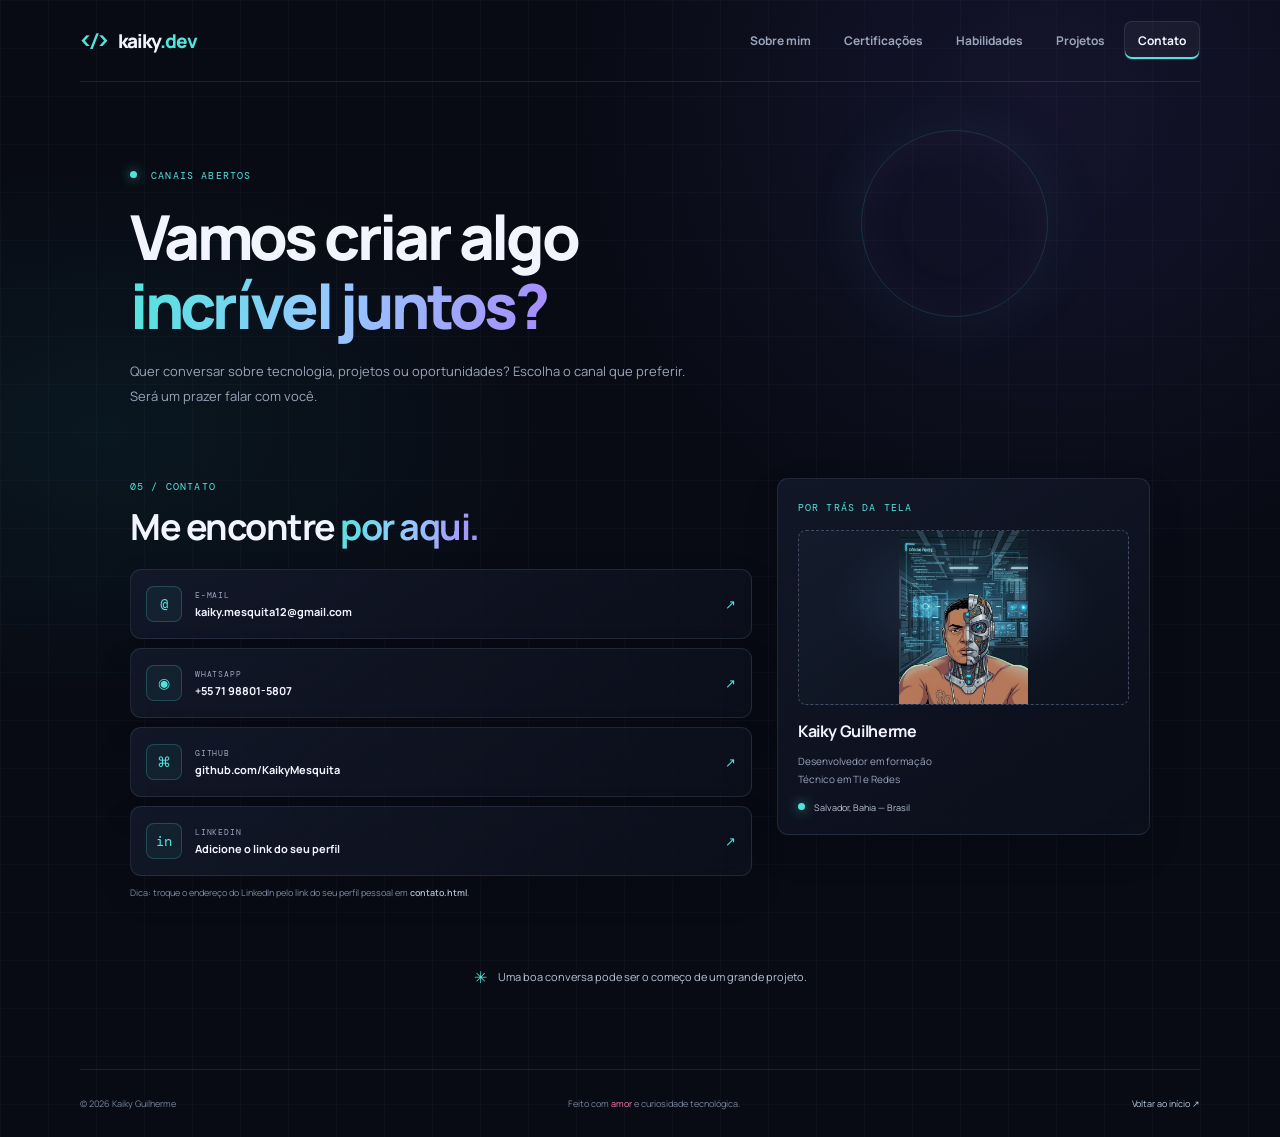
==== portifolio/contato.html @ 76292b0c "portifolio final" ====
<!DOCTYPE html>
<html lang="pt-BR">
<head>
    <meta charset="UTF-8">
    <meta name="viewport" content="width=device-width, initial-scale=1.0">
    <meta name="description" content="Entre em contato com Kaiky Guilherme por e-mail, WhatsApp, GitHub ou LinkedIn.">
    <meta name="theme-color" content="#080b14">
    <title>Contato | Kaiky Guilherme</title>
    <link rel="stylesheet" href="portifolio.css">
    <script src="portifolio.js" defer></script>
</head>
<body>
    <header class="site-header">
        <a class="brand" href="index.html" aria-label="Kaiky Guilherme, página inicial"><span class="brand-mark">&lt;/&gt;</span><span>kaiky<span class="brand-accent">.dev</span></span></a>
        <button class="menu-toggle" type="button" aria-expanded="false" aria-controls="primary-nav" aria-label="Abrir menu"><span></span><span></span><span></span></button>
        <nav class="site-nav" id="primary-nav" aria-label="Navegação principal">
            <a href="index.html">Sobre mim</a><a href="certificacoes.html">Certificações</a><a href="habilidades.html">Habilidades</a><a href="projetos.html">Projetos</a><a class="active" aria-current="page" href="contato.html">Contato</a>
        </nav>
    </header>
    <main class="page-main container">
        <section class="page-intro">
            <p class="eyebrow"><span class="status-dot"></span> CANAIS ABERTOS</p>
            <h1>Vamos criar algo<br><span class="gradient-text">incrível juntos?</span></h1>
            <p>Quer conversar sobre tecnologia, projetos ou oportunidades? Escolha o canal que preferir. Será um prazer falar com você.</p>
        </section>
        <section class="content-section contact-layout">
            <div class="contact-details">
                <div class="section-heading"><p class="eyebrow">05 / CONTATO</p><h2>Me encontre <span class="gradient-text">por aqui.</span></h2></div>
                <div class="contact-list">
                    <a class="panel contact-link" href="mailto:kaiky.mesquita12@gmail.com"><span class="contact-icon">@</span><span class="contact-text"><small>E-MAIL</small><strong>kaiky.mesquita12@gmail.com</strong></span><span class="contact-arrow" aria-hidden="true">↗</span></a>
                    <a class="panel contact-link" href="https://wa.me/5571988015807" target="_blank" rel="noopener noreferrer"><span class="contact-icon">◉</span><span class="contact-text"><small>WHATSAPP</small><strong>+55 71 98801-5807</strong></span><span class="contact-arrow" aria-hidden="true">↗</span></a>
                    <a class="panel contact-link" href="https://github.com/KaikyMesquita" target="_blank" rel="noopener noreferrer"><span class="contact-icon">⌘</span><span class="contact-text"><small>GITHUB</small><strong>github.com/KaikyMesquita</strong></span><span class="contact-arrow" aria-hidden="true">↗</span></a>
                    <a class="panel contact-link" href="https://www.linkedin.com/" target="_blank" rel="noopener noreferrer"><span class="contact-icon">in</span><span class="contact-text"><small>LINKEDIN</small><strong>Adicione o link do seu perfil</strong></span><span class="contact-arrow" aria-hidden="true">↗</span></a>
                </div>
                <p class="edit-hint">Dica: troque o endereço do LinkedIn pelo link do seu perfil pessoal em <strong>contato.html</strong>.</p>
            </div>
            <aside class="panel profile-card">
                <p class="eyebrow">POR TRÁS DA TELA</p>
                <img class="profile-photo-placeholder photo-image" src="assets/minhafoto.jpg" alt="Foto de Kaiky Guilherme">
                <h3>Kaiky Guilherme</h3><p>Desenvolvedor em formação<br>Técnico em TI e Redes</p>
                <span class="profile-location"><span class="status-dot"></span> Salvador, Bahia — Brasil</span>
            </aside>
        </section>
        <div class="contact-note"><span class="note-spark">✳</span><p>Uma boa conversa pode ser o começo de um grande projeto.</p></div>
    </main>
    <footer class="site-footer"><span>© 2026 Kaiky Guilherme</span><span>Feito com <span class="footer-heart">amor</span> e curiosidade tecnológica.</span><a href="index.html">Voltar ao início ↗</a></footer>
</body>
</html>
---- portifolio/portifolio.css ----
@import url('https://fonts.googleapis.com/css2?family=DM+Mono:wght@400;500&family=Manrope:wght@400;500;600;700;800&display=swap');

:root {
    color-scheme: dark;
    --bg: #080b14;
    --surface: rgba(17, 22, 38, .78);
    --surface-strong: #111626;
    --line: rgba(153, 170, 207, .14);
    --text: #f2f5ff;
    --muted: #9aa5bb;
    --cyan: #51e4dc;
    --purple: #a78bfa;
    --mono: 'DM Mono', 'Courier New', monospace;
    --sans: 'Manrope', 'Segoe UI', sans-serif;
}

* { box-sizing: border-box; }

html { min-width: 320px; scroll-behavior: smooth; }

body {
    margin: 0;
    min-height: 100vh;
    color: var(--text);
    font-family: var(--sans);
    background:
        radial-gradient(ellipse at 82% 9%, rgba(87, 67, 174, .16), transparent 30rem),
        radial-gradient(ellipse at 8% 38%, rgba(28, 149, 158, .09), transparent 28rem),
        linear-gradient(rgba(141, 160, 207, .035) 1px, transparent 1px),
        linear-gradient(90deg, rgba(141, 160, 207, .035) 1px, transparent 1px),
        var(--bg);
    background-size: auto, auto, 48px 48px, 48px 48px, auto;
}

a { color: inherit; }

.site-header {
    position: relative;
    z-index: 5;
    display: flex;
    align-items: center;
    justify-content: space-between;
    width: min(1120px, calc(100% - 48px));
    min-height: 82px;
    margin: 0 auto;
    border-bottom: 1px solid var(--line);
}

.brand {
    display: inline-flex;
    align-items: center;
    gap: 10px;
    color: var(--text);
    font-size: 19px;
    font-weight: 800;
    letter-spacing: -.8px;
    text-decoration: none;
}

.brand-mark { color: var(--cyan); font-family: var(--mono); font-size: 17px; }
.brand-accent { color: var(--cyan); }
.site-nav { display: flex; align-items: center; gap: 5px; }
.site-nav a { padding: 10px 13px; border: 1px solid transparent; border-radius: 8px; color: var(--muted); font-size: 12px; font-weight: 700; text-decoration: none; transition: color .2s, background .2s, border-color .2s; }
.site-nav a:hover, .site-nav a.active { border-color: var(--line); background: rgba(255,255,255,.045); color: var(--text); }
.site-nav a.active { box-shadow: inset 0 -2px 0 var(--cyan); }
.menu-toggle { display: none; }
.container { width: min(1020px, calc(100% - 48px)); margin-right: auto; margin-left: auto; }

.hero { position: relative; display: grid; grid-template-columns: 1.15fr .85fr; align-items: center; gap: 55px; min-height: 585px; padding-top: 40px; padding-bottom: 60px; }
.hero-copy { position: relative; z-index: 1; }
.eyebrow { margin: 0 0 18px; color: var(--cyan); font-family: var(--mono); font-size: 10px; letter-spacing: 1.15px; line-height: 1.7; }
.status-dot { display: inline-block; width: 7px; height: 7px; margin-right: 7px; border-radius: 50%; background: var(--cyan); box-shadow: 0 0 12px rgba(81, 228, 220, .75); vertical-align: 1px; }
.hero-kicker { margin: 0 0 7px; color: #b6bfd1; font-size: 17px; }
h1, h2, h3, p { overflow-wrap: anywhere; }
.hero h1, .page-intro h1 { margin: 0; font-size: clamp(38px, 5.3vw, 63px); font-weight: 800; letter-spacing: -3.2px; line-height: 1.12; }
.gradient-text { color: transparent; background: linear-gradient(105deg, var(--cyan), #96c9ff 48%, var(--purple)); background-clip: text; -webkit-background-clip: text; }
.hero-role { margin: 20px 0 0; color: #d7dced; font-size: 14px; font-weight: 700; }
.role-divider { padding: 0 7px; color: var(--cyan); }
.hero-description { max-width: 495px; margin: 14px 0 0; color: var(--muted); font-size: 13px; line-height: 1.9; }
.hero-actions { display: flex; flex-wrap: wrap; gap: 11px; margin-top: 25px; }
.button { display: inline-flex; align-items: center; gap: 12px; min-height: 43px; padding: 0 16px; border: 1px solid var(--line); border-radius: 7px; font-size: 11px; font-weight: 800; text-decoration: none; transition: transform .2s, border-color .2s, background .2s; }
.button:hover { transform: translateY(-2px); border-color: rgba(81, 228, 220, .55); }
.button-primary { border-color: transparent; background: linear-gradient(110deg, #24bdb9, #607be8); color: #071014; }
.button-primary:hover { background: linear-gradient(110deg, #55eee1, #8b9cff); }
.button-secondary { background: rgba(255,255,255,.035); color: var(--text); }
.hero-stack { display: flex; flex-wrap: wrap; gap: 8px; margin-top: 29px; }
.hero-stack span, .skill-tags span { padding: 6px 9px; border: 1px solid var(--line); border-radius: 5px; background: rgba(255,255,255,.025); color: #b9c3d8; font-family: var(--mono); font-size: 9px; }

.hero-visual { position: relative; display: grid; min-height: 390px; place-items: center; }
.photo-frame { position: relative; z-index: 1; width: min(270px, 75%); height: 310px; padding: 9px; border: 1px solid rgba(81,228,220,.45); border-radius: 135px 135px 18px 18px; background: linear-gradient(150deg, rgba(81,228,220,.13), rgba(167,139,250,.1)); box-shadow: 0 0 60px rgba(81,228,220,.1), inset 0 0 35px rgba(167,139,250,.08); transform: rotate(3deg); }
.photo-placeholder, .profile-photo-placeholder { display: flex; flex-direction: column; align-items: center; justify-content: center; width: 100%; height: 100%; overflow: hidden; border: 1px dashed rgba(160,177,214,.34); border-radius: inherit; background: radial-gradient(ellipse at 50% 40%, rgba(72,113,154,.25), transparent 56%), linear-gradient(145deg, #141c2c, #0b101c); }
.photo-image { display: block; object-fit: cover; }
.profile-photo-placeholder.photo-image { object-fit: contain; }
.photo-initials { color: rgba(176,218,237,.82); font-size: 77px; font-weight: 800; letter-spacing: -8px; text-shadow: 0 0 36px rgba(81,228,220,.36); }
.photo-caption { margin-top: 8px; color: #aeb9cc; font-family: var(--mono); font-size: 8px; letter-spacing: 1px; }
.orbit { position: absolute; width: 345px; height: 345px; border: 1px solid rgba(167,139,250,.22); border-radius: 50%; transform: rotate(-25deg) scaleY(.55); }
.orbit-two { width: 365px; height: 365px; border-color: rgba(81,228,220,.15); transform: rotate(57deg) scaleY(.48); }
.frame-corner { position: absolute; width: 18px; height: 18px; border-color: var(--cyan); border-style: solid; }
.corner-top { top: -4px; left: 21px; border-width: 1px 0 0 1px; }
.corner-bottom { right: 21px; bottom: -4px; border-width: 0 1px 1px 0; }
.floating-card { position: absolute; z-index: 2; display: flex; align-items: center; gap: 10px; padding: 10px 13px; border: 1px solid var(--line); border-radius: 8px; background: rgba(12,17,29,.92); box-shadow: 0 12px 30px rgba(0,0,0,.24); }
.floating-card strong, .floating-card small { display: block; }
.floating-card strong { font-size: 10px; }
.floating-card small { margin-top: 3px; color: var(--muted); font-size: 9px; }
.code-card { top: 53px; left: -1px; }
.code-symbol { color: var(--cyan); font-family: var(--mono); font-size: 22px; }
.location-card { right: -2px; bottom: 52px; }
.location-ping { width: 8px; height: 8px; border-radius: 50%; background: var(--cyan); box-shadow: 0 0 13px var(--cyan); }
.visual-cross { position: absolute; color: var(--purple); font-family: var(--mono); }
.cross-one { top: 25px; right: 31px; font-size: 24px; }
.cross-two { bottom: 29px; left: 23px; color: var(--cyan); font-size: 17px; }

.about-section, .content-section { padding-top: 32px; padding-bottom: 75px; }
.section-heading { margin-bottom: 23px; }
.section-heading .eyebrow { margin-bottom: 7px; }
.section-heading h2 { margin: 0; font-size: clamp(25px, 3.2vw, 36px); letter-spacing: -1.5px; }
.about-grid { display: grid; grid-template-columns: 1.3fr .7fr; gap: 16px; }
.panel { border: 1px solid var(--line); border-radius: 11px; background: linear-gradient(145deg, rgba(19,25,42,.88), rgba(12,16,28,.82)); box-shadow: 0 16px 38px rgba(0,0,0,.11); }
.about-copy { padding: 24px; }
.about-copy p, .timeline-item > p:not(.timeline-label), .skill-card > p:not(.skill-index), .project-content > p, .upcoming-card > p:not(.eyebrow), .callout p { color: var(--muted); font-size: 12px; line-height: 1.9; }
.about-copy p { margin: 0 0 14px; }
.text-link { display: inline-flex; align-items: center; gap: 9px; margin-top: 9px; color: var(--cyan); font-size: 11px; font-weight: 800; text-decoration: none; }
.text-link:hover { color: #a8fff6; }
.stats-grid { display: grid; grid-template-columns: 1fr 1fr; gap: 12px; }
.stat-card { display: flex; flex-direction: column; justify-content: center; min-height: 120px; padding: 15px; }
.stat-card-wide { grid-column: 1 / -1; min-height: 95px; }
.stat-icon { color: var(--cyan); font-family: var(--mono); font-size: 15px; }
.stat-card strong { margin-top: 5px; font-size: 21px; letter-spacing: -.6px; }
.stat-plus { color: var(--cyan); }
.stat-card > span:last-child { margin-top: 4px; color: var(--muted); font-size: 9px; line-height: 1.6; }

.page-main { min-height: calc(100vh - 150px); }
.page-intro { position: relative; padding: 85px 0 56px; }
.page-intro::after { position: absolute; top: 48px; right: 10%; width: 185px; height: 185px; border: 1px solid rgba(81,228,220,.16); border-radius: 50%; box-shadow: 0 0 70px rgba(81,228,220,.07), inset 0 0 50px rgba(167,139,250,.06); content: ""; pointer-events: none; }
.page-intro h1 { position: relative; z-index: 1; font-size: clamp(39px, 5.5vw, 62px); }
.page-intro > p:last-child { max-width: 575px; margin: 18px 0 0; color: var(--muted); font-size: 13px; line-height: 1.9; }
.page-intro > .eyebrow { position: relative; z-index: 1; }
.content-section { padding-top: 14px; }

.timeline { position: relative; display: grid; gap: 12px; padding-left: 26px; }
.timeline::before { position: absolute; top: 12px; bottom: 12px; left: 7px; width: 1px; background: linear-gradient(var(--cyan), rgba(167,139,250,.15)); content: ""; }
.timeline-item { position: relative; padding: 19px 22px; }
.timeline-marker { position: absolute; top: 24px; left: -24px; width: 11px; height: 11px; border: 2px solid var(--cyan); border-radius: 50%; background: var(--bg); box-shadow: 0 0 12px rgba(81,228,220,.45); }
.timeline-label, .skill-index { margin: 0 0 7px; color: var(--cyan); font-family: var(--mono); font-size: 9px; letter-spacing: .75px; }
.timeline-item h3, .skill-card h3, .project-content h3, .upcoming-card h3, .callout h3, .profile-card h3 { margin: 0; font-size: 16px; letter-spacing: -.35px; }
.timeline-item > p:not(.timeline-label) { margin: 8px 0 11px; }
.tag { display: inline-block; padding: 5px 8px; border: 1px solid rgba(81,228,220,.22); border-radius: 4px; background: rgba(81,228,220,.06); color: #8fece3; font-family: var(--mono); font-size: 8px; }
.callout { display: flex; align-items: center; gap: 15px; margin: 0 0 70px; padding: 20px 22px; }
.callout-icon { display: grid; flex: 0 0 38px; width: 38px; height: 38px; place-items: center; border: 1px solid rgba(81,228,220,.25); border-radius: 9px; color: var(--cyan); font-family: var(--mono); }
.callout > div { flex: 1; }
.callout h3 { font-size: 13px; }
.callout p { margin: 5px 0 0; font-size: 10px; }
.callout .text-link { flex: 0 0 auto; margin-left: auto; }

.skills-grid { display: grid; grid-template-columns: repeat(3, 1fr); gap: 13px; }
.skill-card { min-height: 230px; padding: 20px; transition: transform .2s, border-color .2s; }
.skill-card:hover, .project-card:hover { transform: translateY(-3px); border-color: rgba(81,228,220,.28); }
.skill-icon { display: grid; width: 37px; height: 37px; margin-bottom: 18px; place-items: center; border: 1px solid rgba(81,228,220,.22); border-radius: 9px; background: rgba(81,228,220,.055); color: var(--cyan); font-family: var(--mono); font-size: 17px; }
.skill-index { margin-bottom: 7px; font-size: 8px; }
.skill-card h3 { font-size: 14px; }
.skill-card > p:not(.skill-index) { min-height: 59px; margin: 8px 0 12px; font-size: 10px; }
.skill-tags { display: flex; flex-wrap: wrap; gap: 6px; }
.skill-tags span { padding: 5px 7px; font-size: 8px; }

.projects-grid { display: grid; grid-template-columns: 1.3fr .85fr; gap: 14px; }
.project-card { overflow: hidden; transition: transform .2s, border-color .2s; }
.project-visual { position: relative; display: grid; min-height: 210px; overflow: hidden; place-items: center; border-bottom: 1px solid var(--line); background: radial-gradient(ellipse at 50% 55%, rgba(50,191,185,.2), transparent 52%), linear-gradient(145deg, #151d32, #0c1020); }
.project-visual::before, .project-visual::after { position: absolute; width: 290px; height: 110px; border: 1px solid rgba(81,228,220,.15); border-radius: 50%; transform: rotate(-24deg); content: ""; }
.project-visual::after { width: 230px; height: 145px; border-color: rgba(167,139,250,.2); transform: rotate(32deg); }
.visual-label, .visual-code { position: absolute; z-index: 1; color: #aab7ca; font-family: var(--mono); font-size: 8px; letter-spacing: .9px; }
.visual-label { top: 16px; left: 17px; }
.visual-code { right: 16px; bottom: 13px; color: var(--cyan); }
.booking-window { position: relative; z-index: 1; display: flex; flex-direction: column; width: 145px; height: 134px; padding: 13px; border: 1px solid rgba(145,233,226,.32); border-radius: 8px; background: rgba(11,17,30,.91); box-shadow: 0 0 45px rgba(81,228,220,.16); transform: rotate(-5deg); }
.window-dots { color: #71819b; font-size: 7px; letter-spacing: 2px; }
.booking-mark { margin: 16px 0 10px; color: #ecf5fa; font-size: 19px; font-weight: 800; letter-spacing: -1px; }
.booking-mark span { color: var(--cyan); }
.booking-lines { display: grid; gap: 5px; }
.booking-lines i { display: block; width: 80%; height: 3px; border-radius: 3px; background: #273448; }
.booking-lines i:first-child { width: 58%; background: #328d91; }
.project-content { padding: 20px; }
.project-meta { display: flex; align-items: center; justify-content: space-between; }
.project-number { color: #74819a; font-family: var(--mono); font-size: 9px; }
.project-content h3 { margin-top: 14px; font-size: 16px; }
.project-content > p { margin: 8px 0 13px; font-size: 10px; }
.project-content .text-link { margin-top: 17px; }
.upcoming-card { position: relative; display: flex; min-height: 290px; flex-direction: column; justify-content: flex-end; padding: 23px; }
.upcoming-card .eyebrow { position: relative; z-index: 1; margin-bottom: 10px; font-size: 8px; }
.upcoming-card h3 { position: relative; z-index: 1; font-size: 24px; line-height: 1.35; }
.upcoming-card > p:not(.eyebrow) { position: relative; z-index: 1; max-width: 270px; margin: 9px 0 14px; font-size: 10px; }
.upcoming-orbit { position: absolute; top: 25px; right: 24px; display: grid; width: 120px; height: 120px; place-items: center; border: 1px solid rgba(167,139,250,.3); border-radius: 50%; box-shadow: 0 0 55px rgba(167,139,250,.09), inset 0 0 34px rgba(81,228,220,.06); color: var(--cyan); font-family: var(--mono); font-size: 31px; }
.upcoming-orbit::before, .upcoming-orbit::after { position: absolute; width: 150px; height: 65px; border: 1px solid rgba(81,228,220,.22); border-radius: 50%; content: ""; transform: rotate(38deg); }
.upcoming-orbit::after { transform: rotate(-38deg); }
.coming-soon { position: relative; z-index: 1; color: #bec8d8; font-family: var(--mono); font-size: 8px; letter-spacing: .7px; }
.upcoming-card-secondary { grid-column: 2; min-height: 205px; justify-content: center; }
.upcoming-card-secondary .upcoming-orbit { top: 20px; right: 21px; width: 77px; height: 77px; font-size: 19px; }
.upcoming-card-secondary .upcoming-orbit::before, .upcoming-card-secondary .upcoming-orbit::after { width: 93px; height: 43px; }
.upcoming-card-secondary h3 { font-size: 19px; }
.upcoming-card-secondary > p:not(.eyebrow) { max-width: 225px; }

.contact-layout { display: grid; grid-template-columns: 1.25fr .75fr; align-items: start; gap: 25px; }
.contact-details .section-heading { margin-bottom: 18px; }
.contact-list { display: grid; gap: 9px; }
.contact-link { display: flex; align-items: center; gap: 13px; min-height: 70px; padding: 12px 15px; text-decoration: none; transition: transform .2s, border-color .2s; }
.contact-link:hover { transform: translateX(3px); border-color: rgba(81,228,220,.38); }
.contact-icon { display: grid; flex: 0 0 36px; width: 36px; height: 36px; place-items: center; border: 1px solid rgba(81,228,220,.22); border-radius: 8px; background: rgba(81,228,220,.055); color: var(--cyan); font-family: var(--mono); font-size: 14px; }
.contact-text { display: flex; min-width: 0; flex: 1; flex-direction: column; gap: 4px; }
.contact-text small { color: var(--muted); font-family: var(--mono); font-size: 8px; letter-spacing: .8px; }
.contact-text strong { overflow-wrap: anywhere; font-size: 11px; }
.contact-arrow { color: var(--cyan); font-size: 13px; }
.edit-hint { color: #7f8ba1; font-size: 9px; line-height: 1.7; }
.edit-hint strong { color: #aebbd0; font-weight: 600; }
.profile-card { padding: 20px; }
.profile-card > .eyebrow { margin-bottom: 14px; }
.profile-photo-placeholder { height: 175px; border-radius: 8px; }
.profile-photo-placeholder .photo-initials { font-size: 57px; }
.profile-card h3 { margin-top: 15px; }
.profile-card > p:not(.eyebrow, .edit-hint) { color: var(--muted); font-size: 10px; line-height: 1.8; }
.profile-location { display: block; margin-top: 13px; color: #b9c5d6; font-size: 9px; }
.profile-card .edit-hint { margin-bottom: 0; }
.contact-note { display: flex; align-items: center; justify-content: center; gap: 11px; margin: -35px 0 65px; padding: 16px; color: #b7c3d7; }
.contact-note p { margin: 0; font-size: 11px; }
.note-spark { color: var(--cyan); }

.site-footer { display: flex; align-items: center; justify-content: space-between; gap: 15px; width: min(1120px, calc(100% - 48px)); min-height: 68px; margin: 0 auto; border-top: 1px solid var(--line); color: #78849b; font-size: 9px; }
.site-footer a { color: #b7c6d9; text-decoration: none; }
.site-footer a:hover { color: var(--cyan); }
.footer-heart { color: #fa78ad; }

:focus-visible { outline: 2px solid var(--cyan); outline-offset: 4px; }

@media (max-width: 760px) {
    .site-header { width: min(100% - 32px, 600px); min-height: 70px; }
    .menu-toggle { display: flex; width: 40px; height: 38px; flex-direction: column; align-items: center; justify-content: center; gap: 5px; border: 1px solid var(--line); border-radius: 7px; background: var(--surface); cursor: pointer; }
    .menu-toggle span { width: 16px; height: 1px; background: var(--text); transition: transform .2s; }
    .menu-toggle[aria-expanded="true"] span:first-child { transform: translateY(6px) rotate(45deg); }
    .menu-toggle[aria-expanded="true"] span:nth-child(2) { opacity: 0; }
    .menu-toggle[aria-expanded="true"] span:last-child { transform: translateY(-6px) rotate(-45deg); }
    .site-nav { position: absolute; top: calc(100% + 7px); right: 0; left: 0; display: none; align-items: stretch; flex-direction: column; gap: 3px; padding: 9px; border: 1px solid var(--line); border-radius: 10px; background: #101524; box-shadow: 0 16px 30px rgba(0,0,0,.3); }
    .site-nav.is-open { display: flex; }
    .site-nav a { padding: 12px; }
    .container { width: min(100% - 36px, 600px); }
    .hero { grid-template-columns: 1fr; gap: 5px; min-height: 0; padding-top: 55px; }
    .hero h1 { font-size: clamp(40px, 9vw, 57px); }
    .hero-visual { min-height: 355px; }
    .photo-frame { width: 220px; height: 270px; }
    .orbit { width: 300px; height: 300px; }
    .orbit-two { width: 320px; height: 320px; }
    .code-card { left: 8%; }
    .location-card { right: 7%; }
    .about-section { padding-top: 15px; }
    .about-grid, .contact-layout { grid-template-columns: 1fr; }
    .page-intro { padding-top: 65px; }
    .page-intro::after { top: 45px; right: 3%; width: 130px; height: 130px; }
    .skills-grid { grid-template-columns: repeat(2, 1fr); }
    .projects-grid { grid-template-columns: 1fr 1fr; }
    .project-card:first-child { grid-column: 1 / -1; }
    .upcoming-card { min-height: 265px; }
    .upcoming-card-secondary { grid-column: auto; min-height: 225px; }
    .callout { flex-wrap: wrap; }
    .callout > div { min-width: calc(100% - 60px); }
    .callout .text-link { margin-left: 53px; }
    .profile-card { max-width: 440px; }
}

@media (max-width: 460px) {
    .hero { padding-top: 43px; }
    .hero h1, .page-intro h1 { letter-spacing: -2px; }
    .hero-role { font-size: 12px; }
    .hero-description { font-size: 12px; }
    .hero-actions { align-items: stretch; flex-direction: column; }
    .button { justify-content: center; }
    .hero-visual { min-height: 325px; }
    .photo-frame { width: 195px; height: 245px; }
    .orbit { width: 270px; height: 270px; }
    .orbit-two { width: 286px; height: 286px; }
    .floating-card { padding: 8px 10px; }
    .code-card { left: 0; }
    .location-card { right: 0; }
    .about-copy { padding: 18px; }
    .skills-grid { grid-template-columns: 1fr; }
    .skill-card { min-height: 0; }
    .skill-card > p:not(.skill-index) { min-height: 0; }
    .projects-grid { grid-template-columns: 1fr; }
    .project-card:first-child { grid-column: auto; }
    .upcoming-card, .upcoming-card-secondary { min-height: 240px; }
    .upcoming-card-secondary { grid-column: auto; }
    .timeline { padding-left: 22px; }
    .timeline-marker { left: -20px; }
    .timeline-item { padding: 17px; }
    .callout { align-items: flex-start; padding: 17px; }
    .callout .text-link { margin-left: 53px; }
    .site-footer { width: calc(100% - 36px); align-items: flex-start; flex-direction: column; justify-content: center; gap: 7px; padding: 15px 0; }
    .contact-link { gap: 10px; padding: 10px; }
    .contact-text strong { font-size: 10px; }
}

@media (prefers-reduced-motion: reduce) {
    *, *::before, *::after { scroll-behavior: auto !important; transition-duration: .01ms !important; animation-duration: .01ms !important; animation-iteration-count: 1 !important; }
}
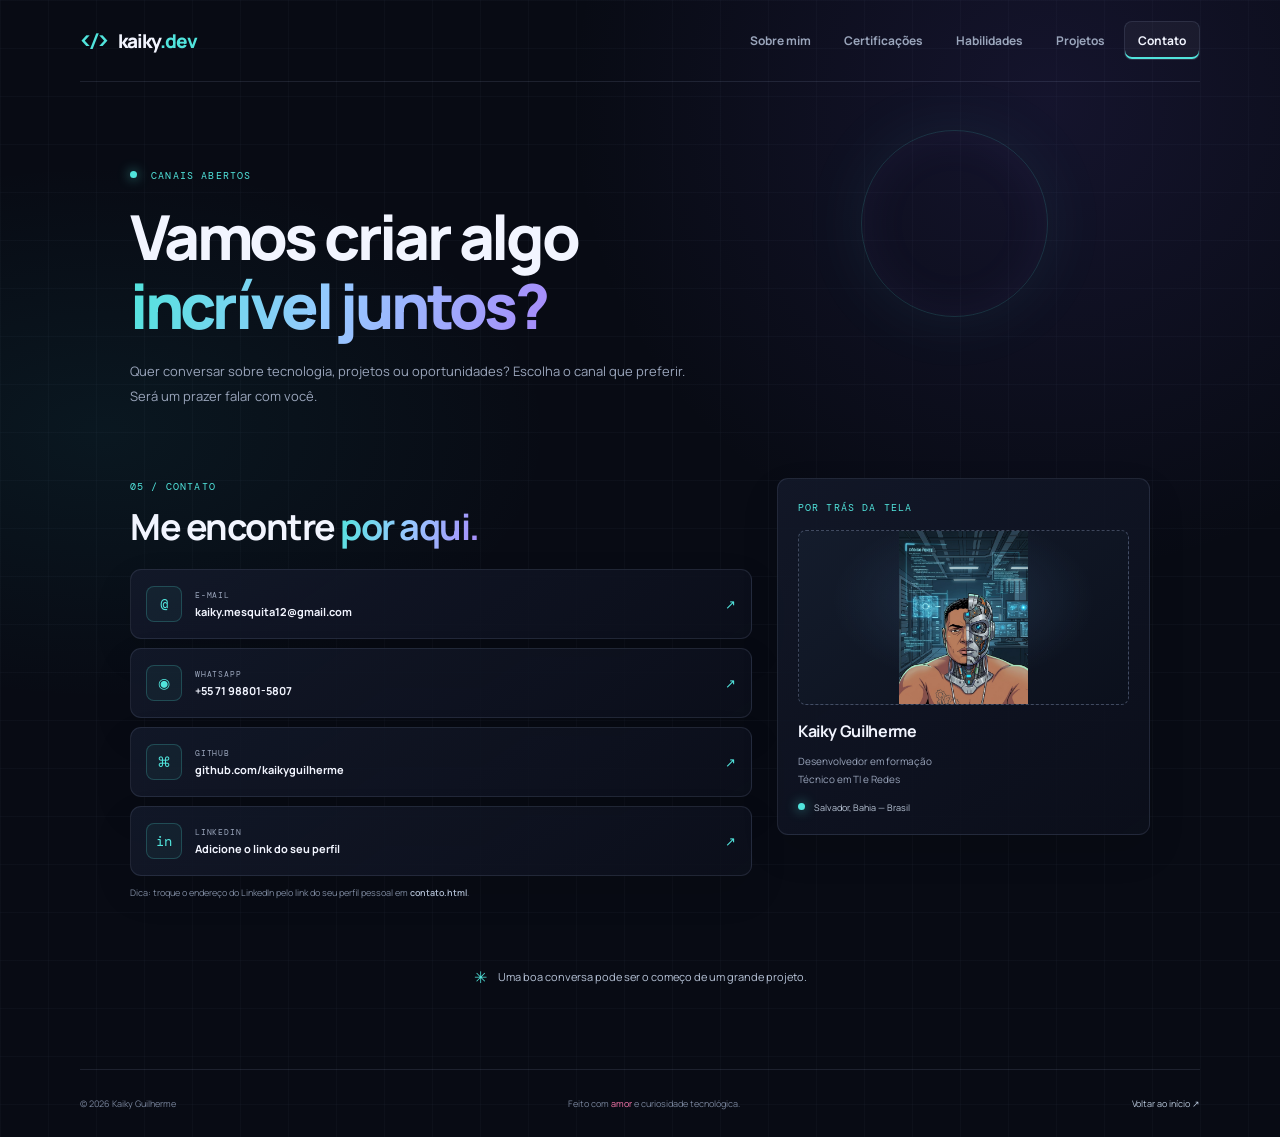
==== commit 7f0152f2: "correcao3" ====
--- a/portifolio/contato.html
+++ b/portifolio/contato.html
@@ -29,7 +29,7 @@
                 <div class="contact-list">
                     <a class="panel contact-link" href="mailto:kaiky.mesquita12@gmail.com"><span class="contact-icon">@</span><span class="contact-text"><small>E-MAIL</small><strong>kaiky.mesquita12@gmail.com</strong></span><span class="contact-arrow" aria-hidden="true">↗</span></a>
                     <a class="panel contact-link" href="https://wa.me/5571988015807" target="_blank" rel="noopener noreferrer"><span class="contact-icon">◉</span><span class="contact-text"><small>WHATSAPP</small><strong>+55 71 98801-5807</strong></span><span class="contact-arrow" aria-hidden="true">↗</span></a>
-                    <a class="panel contact-link" href="https://github.com/KaikyMesquita" target="_blank" rel="noopener noreferrer"><span class="contact-icon">⌘</span><span class="contact-text"><small>GITHUB</small><strong>github.com/KaikyMesquita</strong></span><span class="contact-arrow" aria-hidden="true">↗</span></a>
+                    <a class="panel contact-link" href="https://github.com/kaikyguilherme" target="_blank" rel="noopener noreferrer"><span class="contact-icon">⌘</span><span class="contact-text"><small>GITHUB</small><strong>github.com/kaikyguilherme</strong></span><span class="contact-arrow" aria-hidden="true">↗</span></a>
                     <a class="panel contact-link" href="https://www.linkedin.com/" target="_blank" rel="noopener noreferrer"><span class="contact-icon">in</span><span class="contact-text"><small>LINKEDIN</small><strong>Adicione o link do seu perfil</strong></span><span class="contact-arrow" aria-hidden="true">↗</span></a>
                 </div>
                 <p class="edit-hint">Dica: troque o endereço do LinkedIn pelo link do seu perfil pessoal em <strong>contato.html</strong>.</p>
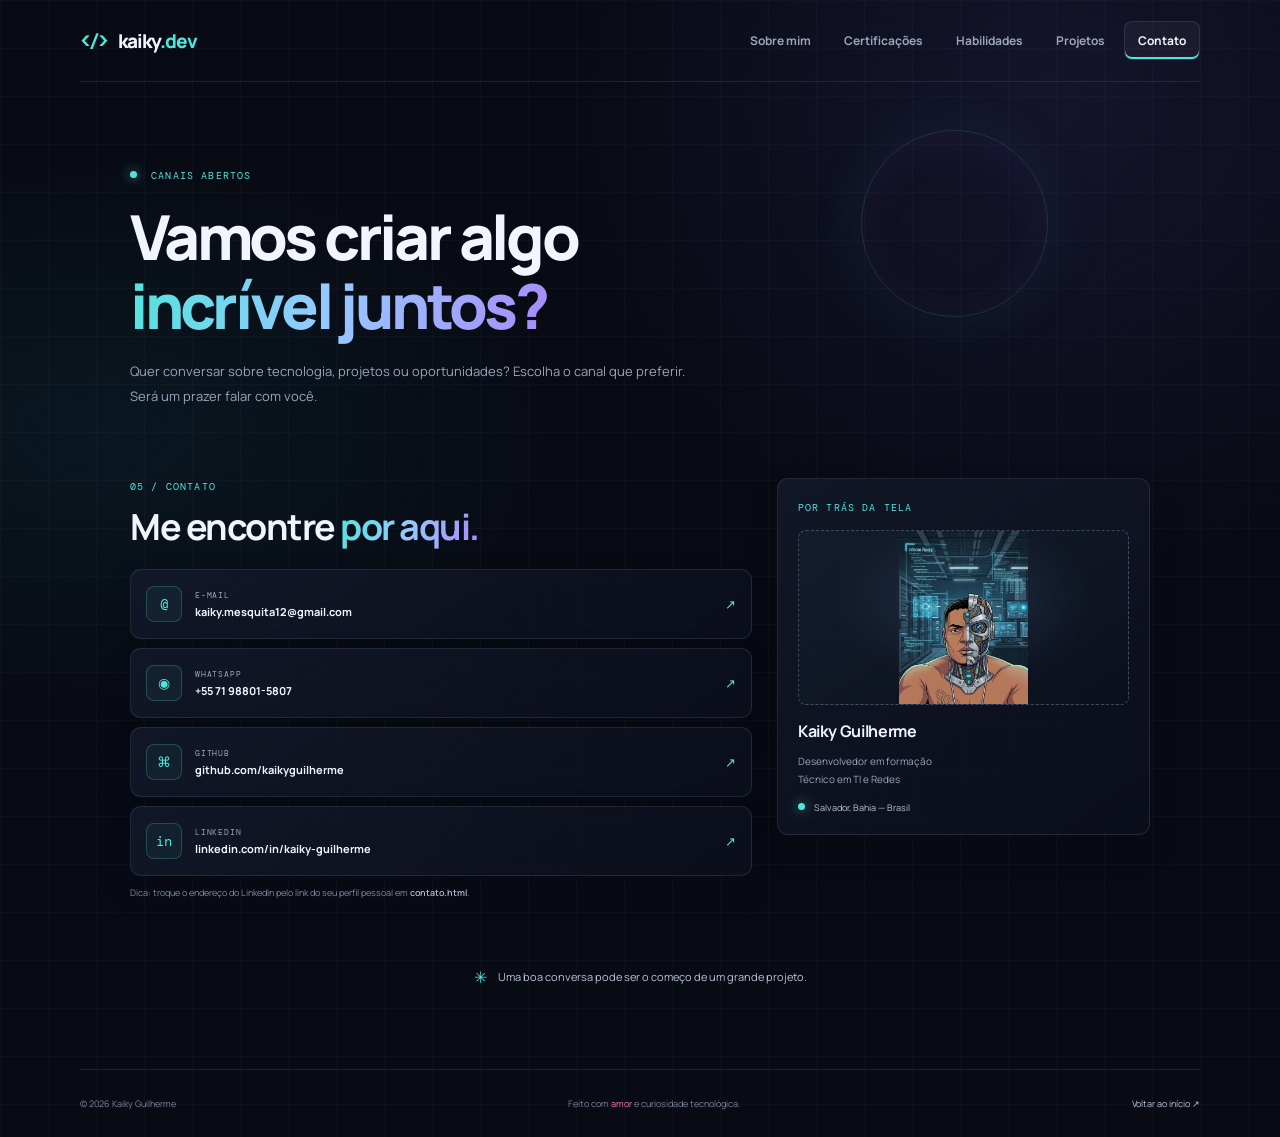
==== commit a719663c: "correcao4" ====
--- a/portifolio/contato.html
+++ b/portifolio/contato.html
@@ -30,7 +30,7 @@
                     <a class="panel contact-link" href="mailto:kaiky.mesquita12@gmail.com"><span class="contact-icon">@</span><span class="contact-text"><small>E-MAIL</small><strong>kaiky.mesquita12@gmail.com</strong></span><span class="contact-arrow" aria-hidden="true">↗</span></a>
                     <a class="panel contact-link" href="https://wa.me/5571988015807" target="_blank" rel="noopener noreferrer"><span class="contact-icon">◉</span><span class="contact-text"><small>WHATSAPP</small><strong>+55 71 98801-5807</strong></span><span class="contact-arrow" aria-hidden="true">↗</span></a>
                     <a class="panel contact-link" href="https://github.com/kaikyguilherme" target="_blank" rel="noopener noreferrer"><span class="contact-icon">⌘</span><span class="contact-text"><small>GITHUB</small><strong>github.com/kaikyguilherme</strong></span><span class="contact-arrow" aria-hidden="true">↗</span></a>
-                    <a class="panel contact-link" href="https://www.linkedin.com/" target="_blank" rel="noopener noreferrer"><span class="contact-icon">in</span><span class="contact-text"><small>LINKEDIN</small><strong>Adicione o link do seu perfil</strong></span><span class="contact-arrow" aria-hidden="true">↗</span></a>
+                    <a class="panel contact-link" href="https://www.linkedin.com/in/kaiky-guilherme" target="_blank" rel="noopener noreferrer"><span class="contact-icon">in</span><span class="contact-text"><small>LINKEDIN</small><strong>linkedin.com/in/kaiky-guilherme</strong></span><span class="contact-arrow" aria-hidden="true">↗</span></a>
                 </div>
                 <p class="edit-hint">Dica: troque o endereço do LinkedIn pelo link do seu perfil pessoal em <strong>contato.html</strong>.</p>
             </div>
